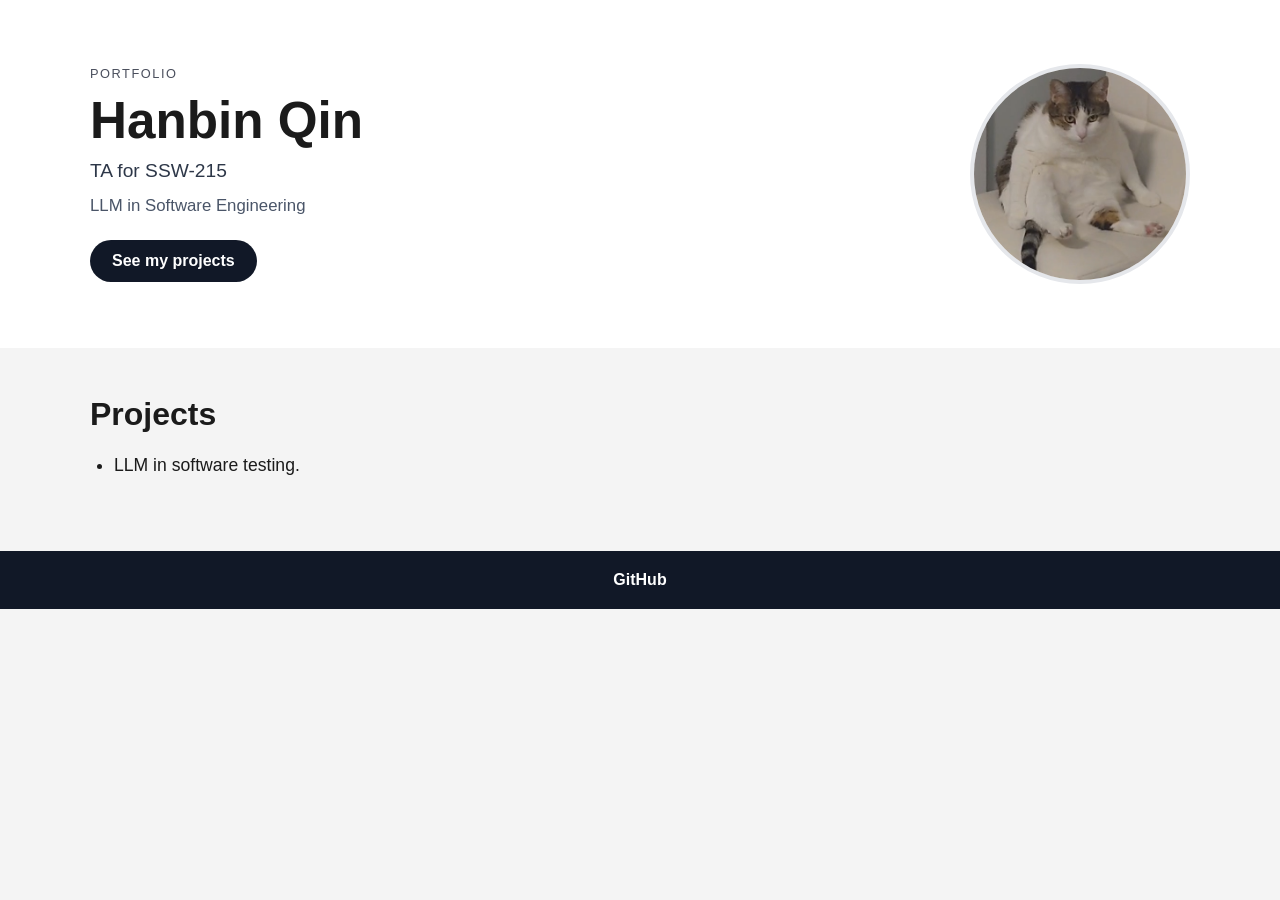
==== Labs/Lab3/index.html @ 6fe46120 "orgnize repo structure and update Lab3" ====
<!DOCTYPE html>
<html lang="en">
  <head>
    <meta charset="UTF-8" />
    <meta name="viewport" content="width=device-width, initial-scale=1.0" />
    <title>Hanbin Qin</title>
    <link rel="stylesheet" href="./style.css" />
  </head>
  <body>
    <header class="site-header">
      <div class="hero container">
        <div class="hero-copy">
          <p class="eyebrow">Portfolio</p>
          <h1>Hanbin Qin</h1>
          <p class="subtitle">TA for SSW-215</p>
          <p class="bio">LLM in Software Engineering</p>
          <a class="button-link" href="#projects">See my projects</a>
        </div>
        <div class="hero-media">
          <img src="assets\avatar.png" alt="Hanbin Qin avatar" width="220" height="220" />
        </div>
      </div>
    </header>

    <main>
      <section id="projects" class="container projects">
        <h2>Projects</h2>
        <ul>
          <li>LLM in software testing.</li>
        </ul>
      </section>
    </main>

    <footer class="site-footer">
      <div class="container footer-inner">
        <a href="https://github.com/HarveyQin" target="_blank" rel="noopener">GitHub</a>
      </div>
    </footer>
  </body>
</html>
---- Labs/Lab3/style.css ----
* {
  box-sizing: border-box;
}

html {
  scroll-behavior: smooth;
}

body {
  margin: 0;
  font-family: Arial, Helvetica, sans-serif;
  background: #f4f4f4;
  color: #1b1b1b;
  overflow-x: hidden;
}

img {
  max-width: 100%;
  display: block;
}

.container {
  width: min(1100px, calc(100% - 32px));
  margin: 0 auto;
}

.site-header {
  background: #ffffff;
  padding: 64px 0;
}

.hero {
  display: flex;
  align-items: center;
  justify-content: space-between;
  gap: 32px;
}

.hero-copy {
  flex: 1 1 auto;
}

.eyebrow {
  margin: 0 0 12px;
  text-transform: uppercase;
  letter-spacing: 0.12em;
  font-size: 0.8rem;
  color: #4a4f5d;
}

h1 {
  margin: 0;
  font-size: clamp(2.4rem, 4vw, 4rem);
  line-height: 1.1;
}

.subtitle {
  margin: 10px 0 0;
  font-size: 1.2rem;
  color: #2d3748;
}

.bio {
  margin: 14px 0 0;
  font-size: 1.05rem;
  color: #4a5568;
}

.button-link {
  display: inline-block;
  margin-top: 24px;
  padding: 12px 22px;
  border-radius: 999px;
  background: #111827;
  color: #ffffff;
  text-decoration: none;
  font-weight: 700;
}

.hero-media {
  flex: 0 0 220px;
}

.hero-media img {
  width: 220px;
  height: 220px;
  border-radius: 50%;
  object-fit: cover;
  border: 4px solid #e5e7eb;
}

.projects {
  padding: 48px 0 72px;
}

.projects h2 {
  margin: 0 0 18px;
  font-size: 2rem;
}

.projects ul {
  margin: 0;
  padding-left: 1.5rem;
}

.projects li {
  font-size: 1.1rem;
  line-height: 1.6;
}

.site-footer {
  background: #111827;
  color: #ffffff;
  padding: 20px 0;
}

.footer-inner {
  display: flex;
  justify-content: center;
}

.site-footer a {
  color: #ffffff;
  text-decoration: none;
  font-weight: 600;
}

@media (max-width: 767px) {
  .site-header {
    padding: 48px 0;
  }

  .hero {
    flex-direction: column;
    align-items: flex-start;
    gap: 24px;
  }

  .hero-media {
    flex-basis: auto;
    width: 100%;
  }

  .hero-media img {
    width: min(220px, 100%);
    height: auto;
    aspect-ratio: 1;
  }

  .projects {
    padding-top: 32px;
    padding-bottom: 48px;
  }
}
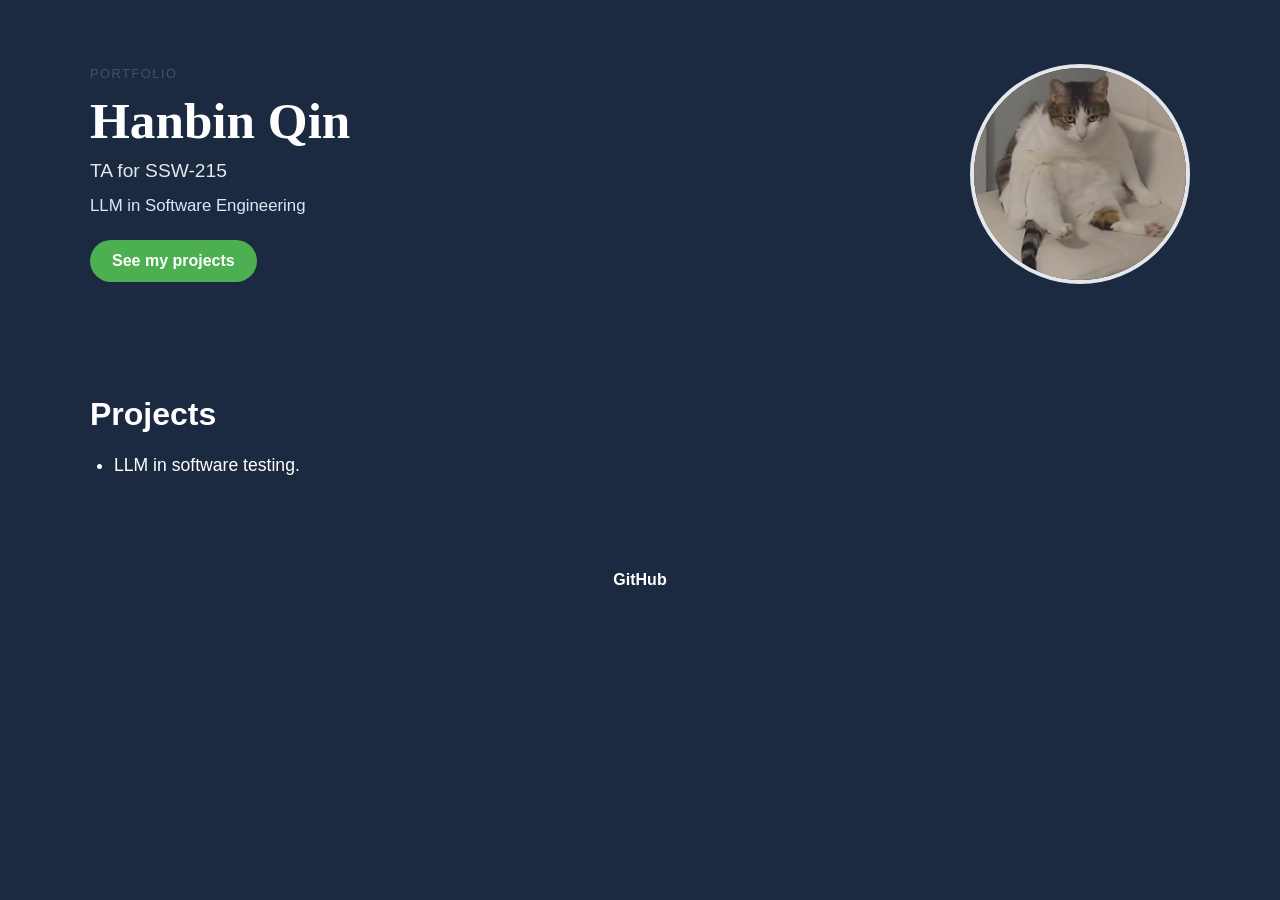
==== commit f0cbdb53: "changed style based in SPEC.md" ====
--- a/Labs/Lab3/index.html
+++ b/Labs/Lab3/index.html
@@ -17,7 +17,7 @@
           <a class="button-link" href="#projects">See my projects</a>
         </div>
         <div class="hero-media">
-          <img src="assets\avatar.png" alt="Hanbin Qin avatar" width="220" height="220" />
+          <img src="assets/avatar.png" alt="Hanbin Qin avatar" width="220" height="220" />
         </div>
       </div>
     </header>
--- a/Labs/Lab3/style.css
+++ b/Labs/Lab3/style.css
@@ -9,8 +9,8 @@
 body {
   margin: 0;
   font-family: Arial, Helvetica, sans-serif;
-  background: #f4f4f4;
-  color: #1b1b1b;
+  background: #1b2a41;
+  color: #ffffff;
   overflow-x: hidden;
 }
 
@@ -25,7 +25,7 @@
 }
 
 .site-header {
-  background: #ffffff;
+  background: #1b2a41;
   padding: 64px 0;
 }
 
@@ -50,6 +50,7 @@
 
 h1 {
   margin: 0;
+  font-family: Georgia, "Times New Roman", serif;
   font-size: clamp(2.4rem, 4vw, 4rem);
   line-height: 1.1;
 }
@@ -57,13 +58,13 @@
 .subtitle {
   margin: 10px 0 0;
   font-size: 1.2rem;
-  color: #2d3748;
+  color: #e5e7eb;
 }
 
 .bio {
   margin: 14px 0 0;
   font-size: 1.05rem;
-  color: #4a5568;
+  color: #dfe7f3;
 }
 
 .button-link {
@@ -71,7 +72,7 @@
   margin-top: 24px;
   padding: 12px 22px;
   border-radius: 999px;
-  background: #111827;
+  background: #4caf50;
   color: #ffffff;
   text-decoration: none;
   font-weight: 700;
@@ -109,7 +110,7 @@
 }
 
 .site-footer {
-  background: #111827;
+  background: #1b2a41;
   color: #ffffff;
   padding: 20px 0;
 }
